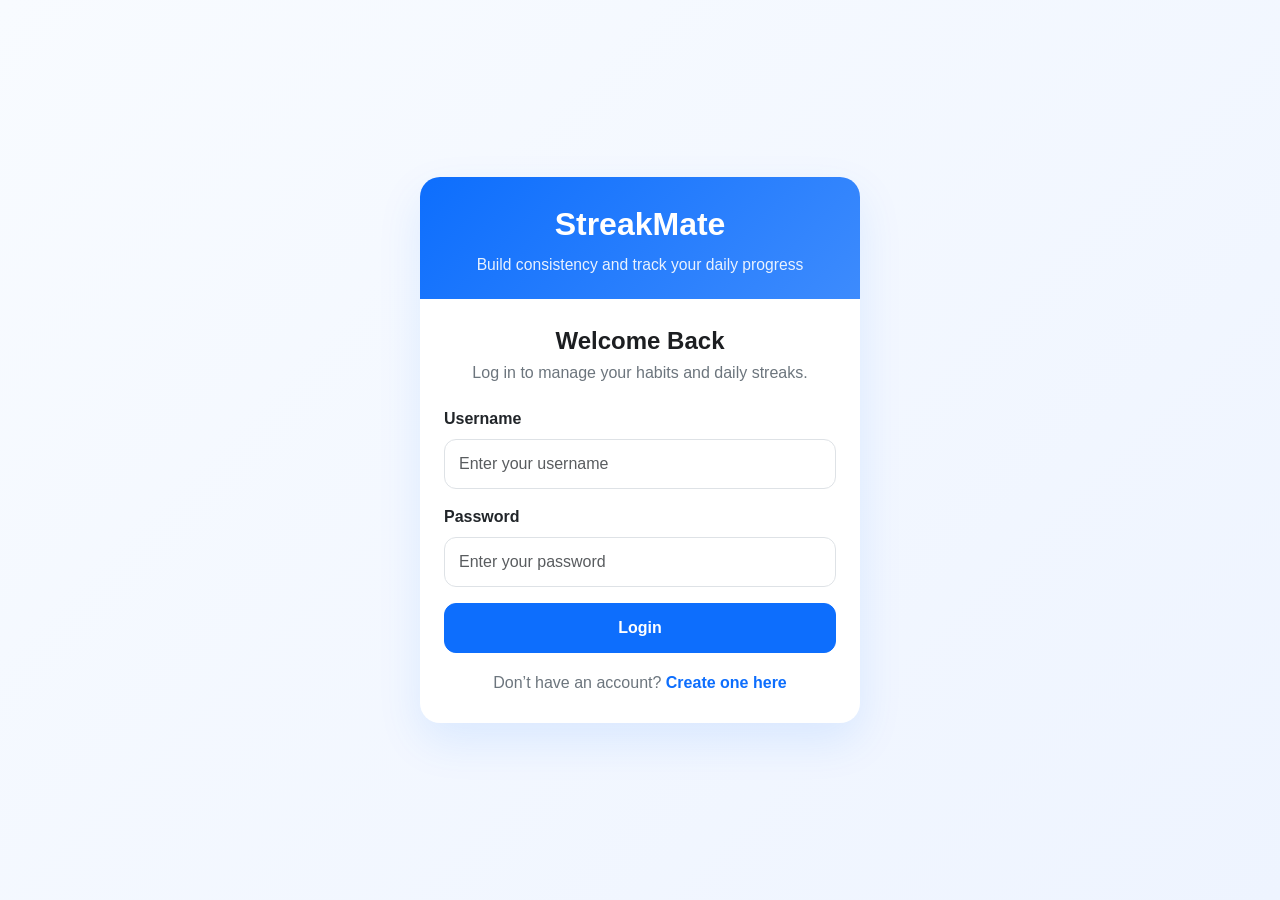
==== frontend/login.html @ b78df6fb "implement login and register API and habit tracker UI" ====
<!DOCTYPE html>
<html lang="en">
<head>
    <meta charset="UTF-8">
    <meta name="viewport" content="width=device-width, initial-scale=1.0">
    <title>Login - StreakMate</title>
    <link href="https://cdn.jsdelivr.net/npm/bootstrap@5.3.0/dist/css/bootstrap.min.css" rel="stylesheet">
    <link rel="stylesheet" href="styles.css">
    <style>
        body {
            min-height: 100vh;
            background: linear-gradient(135deg, #f8fbff 0%, #eef4ff 100%);
        }

        .auth-wrapper {
            min-height: 100vh;
            display: flex;
            align-items: center;
            justify-content: center;
            padding: 32px 16px;
        }

        .auth-card {
            width: 100%;
            max-width: 440px;
            border: none;
            border-radius: 20px;
            overflow: hidden;
            box-shadow: 0 18px 45px rgba(13, 110, 253, 0.10);
            background: #fff;
        }

        .auth-header {
            background: linear-gradient(135deg, #0d6efd 0%, #3d8bfd 100%);
            color: white;
            padding: 28px 24px 22px;
            text-align: center;
        }

        .auth-header h1 {
            margin: 0;
            font-size: 2rem;
            font-weight: 700;
        }

        .auth-header p {
            margin: 10px 0 0;
            opacity: 0.9;
            font-size: 0.98rem;
        }

        .auth-body {
            padding: 28px 24px;
        }

        .brand-note {
            text-align: center;
            margin-bottom: 22px;
        }

        .brand-note h2 {
            font-size: 1.5rem;
            font-weight: 700;
            margin-bottom: 6px;
        }

        .brand-note p {
            margin: 0;
            color: #6c757d;
        }

        .form-label {
            font-weight: 600;
            color: #212529;
        }

        .form-control {
            border-radius: 12px;
            padding: 12px 14px;
        }

        .btn-main {
            border-radius: 12px;
            padding: 12px;
            font-weight: 700;
        }

        .bottom-link {
            text-align: center;
            margin-top: 18px;
            color: #6c757d;
        }

        .bottom-link a {
            text-decoration: none;
            font-weight: 600;
        }
    </style>
</head>
<body>
    <div class="auth-wrapper">
        <div class="auth-card">
            <div class="auth-header">
                <h1>StreakMate</h1>
                <p>Build consistency and track your daily progress</p>
            </div>

            <div class="auth-body">
                <div class="brand-note">
                    <h2>Welcome Back</h2>
                    <p>Log in to manage your habits and daily streaks.</p>
                </div>

                <div id="messageBox" class="alert d-none" role="alert"></div>

                <form id="loginForm">
                    <div class="mb-3">
                        <label for="username" class="form-label">Username</label>
                        <input
                            type="text"
                            id="username"
                            class="form-control"
                            placeholder="Enter your username"
                            required>
                    </div>

                    <div class="mb-3">
                        <label for="password" class="form-label">Password</label>
                        <input
                            type="password"
                            id="password"
                            class="form-control"
                            placeholder="Enter your password"
                            required>
                    </div>

                    <button type="submit" class="btn btn-primary btn-main w-100">
                        Login
                    </button>
                </form>

                <div class="bottom-link">
                    Don’t have an account?
                    <a href="register.html">Create one here</a>
                </div>
            </div>
        </div>
    </div>

    <script src="login.js"></script>
</body>
</html>
---- frontend/styles.css ----
/* Base styles and high contrast colors */
body {
    background-color: #f0f2f5;
    color: #1c1e21;
    font-family: 'Segoe UI', Tahoma, Geneva, Verdana, sans-serif;
}

/* Card hover animations for better UX */
.card {
    transition: all 0.3s cubic-bezier(0.25, 0.8, 0.25, 1);
}

.card:hover {
    transform: translateY(-4px);
    box-shadow: 0 10px 20px rgba(0,0,0,0.12), 0 4px 8px rgba(0,0,0,0.06) !important;
}

/* Accessibility: WCAG 2.4.7 Focus Visible implementation */
a:focus, button:focus, input:focus, select:focus, textarea:focus {
    outline: 3px solid #0d6efd !important;
    outline-offset: 3px !important;
}

/* Screen reader only class for Accessibility */
.visually-hidden {
    position: absolute !important;
    width: 1px !important;
    height: 1px !important;
    padding: 0 !important;
    margin: -1px !important;
    overflow: hidden !important;
    clip: rect(0, 0, 0, 0) !important;
    white-space: nowrap !important;
    border: 0 !important;
}

/* Badge styling for better readability */
.badge {
    font-weight: 500;
    padding: 0.5em 0.8em;
}
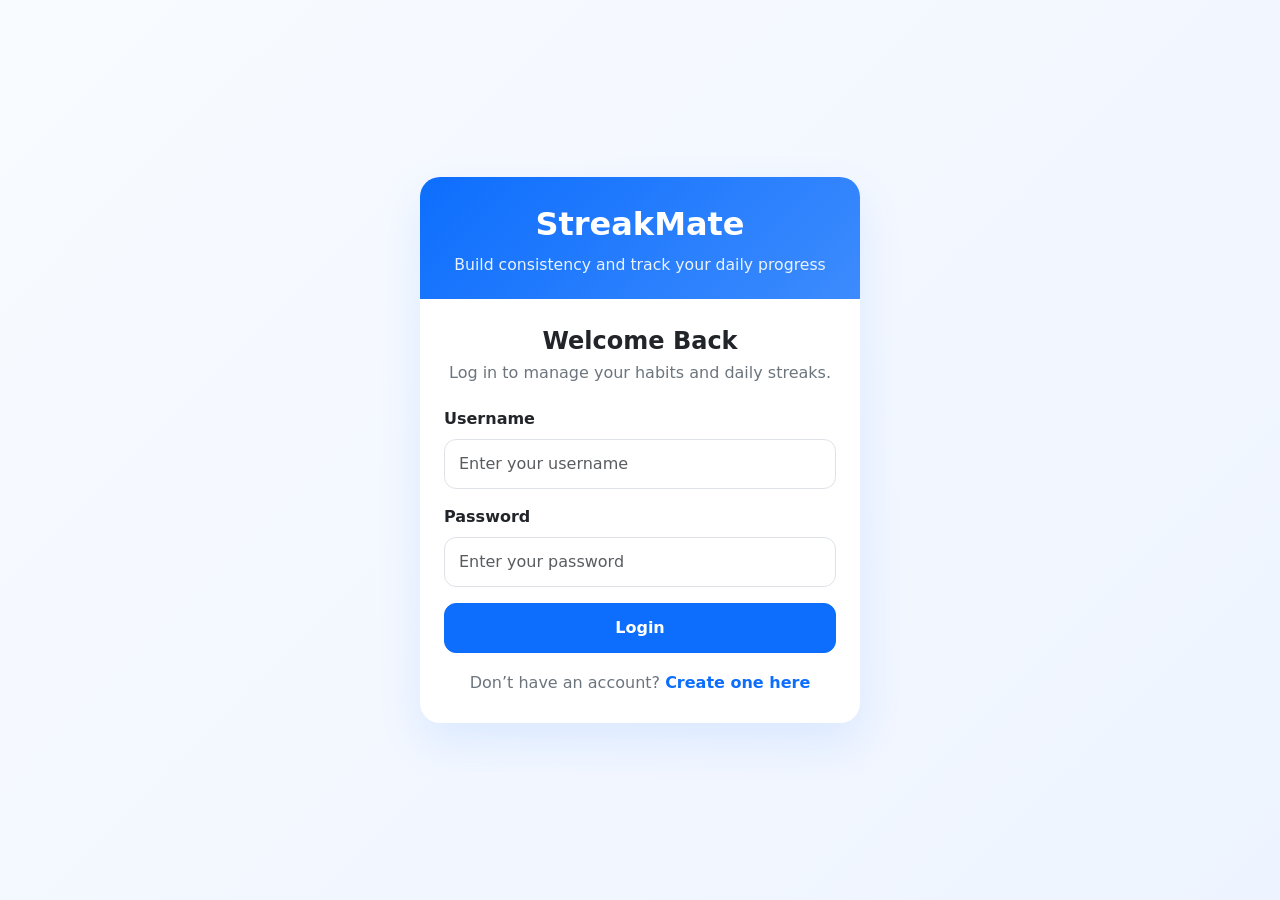
==== commit 4fd3a419: "Fix review blockers: configurable URLs, passing tests, CSRF hardening" ====
--- a/frontend/login.html
+++ b/frontend/login.html
@@ -6,100 +6,10 @@
     <title>Login - StreakMate</title>
     <link href="https://cdn.jsdelivr.net/npm/bootstrap@5.3.0/dist/css/bootstrap.min.css" rel="stylesheet">
     <link rel="stylesheet" href="styles.css">
-    <style>
-        body {
-            min-height: 100vh;
-            background: linear-gradient(135deg, #f8fbff 0%, #eef4ff 100%);
-        }
-
-        .auth-wrapper {
-            min-height: 100vh;
-            display: flex;
-            align-items: center;
-            justify-content: center;
-            padding: 32px 16px;
-        }
-
-        .auth-card {
-            width: 100%;
-            max-width: 440px;
-            border: none;
-            border-radius: 20px;
-            overflow: hidden;
-            box-shadow: 0 18px 45px rgba(13, 110, 253, 0.10);
-            background: #fff;
-        }
-
-        .auth-header {
-            background: linear-gradient(135deg, #0d6efd 0%, #3d8bfd 100%);
-            color: white;
-            padding: 28px 24px 22px;
-            text-align: center;
-        }
-
-        .auth-header h1 {
-            margin: 0;
-            font-size: 2rem;
-            font-weight: 700;
-        }
-
-        .auth-header p {
-            margin: 10px 0 0;
-            opacity: 0.9;
-            font-size: 0.98rem;
-        }
-
-        .auth-body {
-            padding: 28px 24px;
-        }
-
-        .brand-note {
-            text-align: center;
-            margin-bottom: 22px;
-        }
-
-        .brand-note h2 {
-            font-size: 1.5rem;
-            font-weight: 700;
-            margin-bottom: 6px;
-        }
-
-        .brand-note p {
-            margin: 0;
-            color: #6c757d;
-        }
-
-        .form-label {
-            font-weight: 600;
-            color: #212529;
-        }
-
-        .form-control {
-            border-radius: 12px;
-            padding: 12px 14px;
-        }
-
-        .btn-main {
-            border-radius: 12px;
-            padding: 12px;
-            font-weight: 700;
-        }
-
-        .bottom-link {
-            text-align: center;
-            margin-top: 18px;
-            color: #6c757d;
-        }
-
-        .bottom-link a {
-            text-decoration: none;
-            font-weight: 600;
-        }
-    </style>
 </head>
 <body>
     <div class="auth-wrapper">
-        <div class="auth-card">
+        <div class="auth-card" style="max-width: 440px;">
             <div class="auth-header">
                 <h1>StreakMate</h1>
                 <p>Build consistency and track your daily progress</p>
@@ -111,32 +21,20 @@
                     <p>Log in to manage your habits and daily streaks.</p>
                 </div>
 
-                <div id="messageBox" class="alert d-none" role="alert"></div>
+                <div id="messageBox" class="alert d-none" role="alert" aria-live="polite"></div>
 
-                <form id="loginForm">
+                <form id="loginForm" novalidate>
                     <div class="mb-3">
                         <label for="username" class="form-label">Username</label>
-                        <input
-                            type="text"
-                            id="username"
-                            class="form-control"
-                            placeholder="Enter your username"
-                            required>
+                        <input type="text" id="username" class="form-control" placeholder="Enter your username" required>
                     </div>
 
                     <div class="mb-3">
                         <label for="password" class="form-label">Password</label>
-                        <input
-                            type="password"
-                            id="password"
-                            class="form-control"
-                            placeholder="Enter your password"
-                            required>
+                        <input type="password" id="password" class="form-control" placeholder="Enter your password" required>
                     </div>
 
-                    <button type="submit" class="btn btn-primary btn-main w-100">
-                        Login
-                    </button>
+                    <button type="submit" class="btn btn-primary btn-main w-100">Login</button>
                 </form>
 
                 <div class="bottom-link">
@@ -147,6 +45,7 @@
         </div>
     </div>
 
+    <script src="config.js"></script>
     <script src="login.js"></script>
 </body>
-</html>+</html>
--- a/frontend/styles.css
+++ b/frontend/styles.css
@@ -1,41 +1,103 @@
-/* Base styles and high contrast colors */
 body {
-    background-color: #f0f2f5;
-    color: #1c1e21;
-    font-family: 'Segoe UI', Tahoma, Geneva, Verdana, sans-serif;
+    min-height: 100vh;
+    background: linear-gradient(135deg, #f8fbff 0%, #eef4ff 100%);
 }
 
-/* Card hover animations for better UX */
-.card {
-    transition: all 0.3s cubic-bezier(0.25, 0.8, 0.25, 1);
+.auth-wrapper {
+    min-height: 100vh;
+    display: flex;
+    align-items: center;
+    justify-content: center;
+    padding: 32px 16px;
 }
 
-.card:hover {
-    transform: translateY(-4px);
-    box-shadow: 0 10px 20px rgba(0,0,0,0.12), 0 4px 8px rgba(0,0,0,0.06) !important;
+.auth-card {
+    width: 100%;
+    max-width: 500px;
+    border: none;
+    border-radius: 20px;
+    overflow: hidden;
+    box-shadow: 0 18px 45px rgba(13, 110, 253, 0.10);
+    background: #fff;
 }
 
-/* Accessibility: WCAG 2.4.7 Focus Visible implementation */
-a:focus, button:focus, input:focus, select:focus, textarea:focus {
-    outline: 3px solid #0d6efd !important;
-    outline-offset: 3px !important;
+.auth-header {
+    background: linear-gradient(135deg, #0d6efd 0%, #3d8bfd 100%);
+    color: #fff;
+    padding: 28px 24px 22px;
+    text-align: center;
 }
 
-/* Screen reader only class for Accessibility */
-.visually-hidden {
-    position: absolute !important;
-    width: 1px !important;
-    height: 1px !important;
-    padding: 0 !important;
-    margin: -1px !important;
-    overflow: hidden !important;
-    clip: rect(0, 0, 0, 0) !important;
-    white-space: nowrap !important;
-    border: 0 !important;
+.auth-header h1 {
+    margin: 0;
+    font-size: 2rem;
+    font-weight: 700;
 }
 
-/* Badge styling for better readability */
-.badge {
-    font-weight: 500;
-    padding: 0.5em 0.8em;
-}+.auth-header p {
+    margin: 10px 0 0;
+    opacity: 0.9;
+    font-size: 0.98rem;
+}
+
+.auth-body {
+    padding: 28px 24px;
+}
+
+.brand-note {
+    text-align: center;
+    margin-bottom: 22px;
+}
+
+.brand-note h2 {
+    font-size: 1.5rem;
+    font-weight: 700;
+    margin-bottom: 6px;
+}
+
+.brand-note p {
+    margin: 0;
+    color: #6c757d;
+}
+
+.form-label {
+    font-weight: 600;
+    color: #212529;
+}
+
+.form-control {
+    border-radius: 12px;
+    padding: 12px 14px;
+}
+
+.btn-main {
+    border-radius: 12px;
+    padding: 12px;
+    font-weight: 700;
+}
+
+.bottom-link {
+    text-align: center;
+    margin-top: 18px;
+    color: #6c757d;
+}
+
+.bottom-link a {
+    text-decoration: none;
+    font-weight: 600;
+}
+
+.help-list {
+    margin: 0;
+    padding-left: 18px;
+    color: #6c757d;
+    font-size: 0.92rem;
+}
+
+.section-note {
+    background: #f8f9fa;
+    border: 1px solid #e9ecef;
+    border-radius: 12px;
+    padding: 14px 16px;
+    margin-top: 10px;
+}
